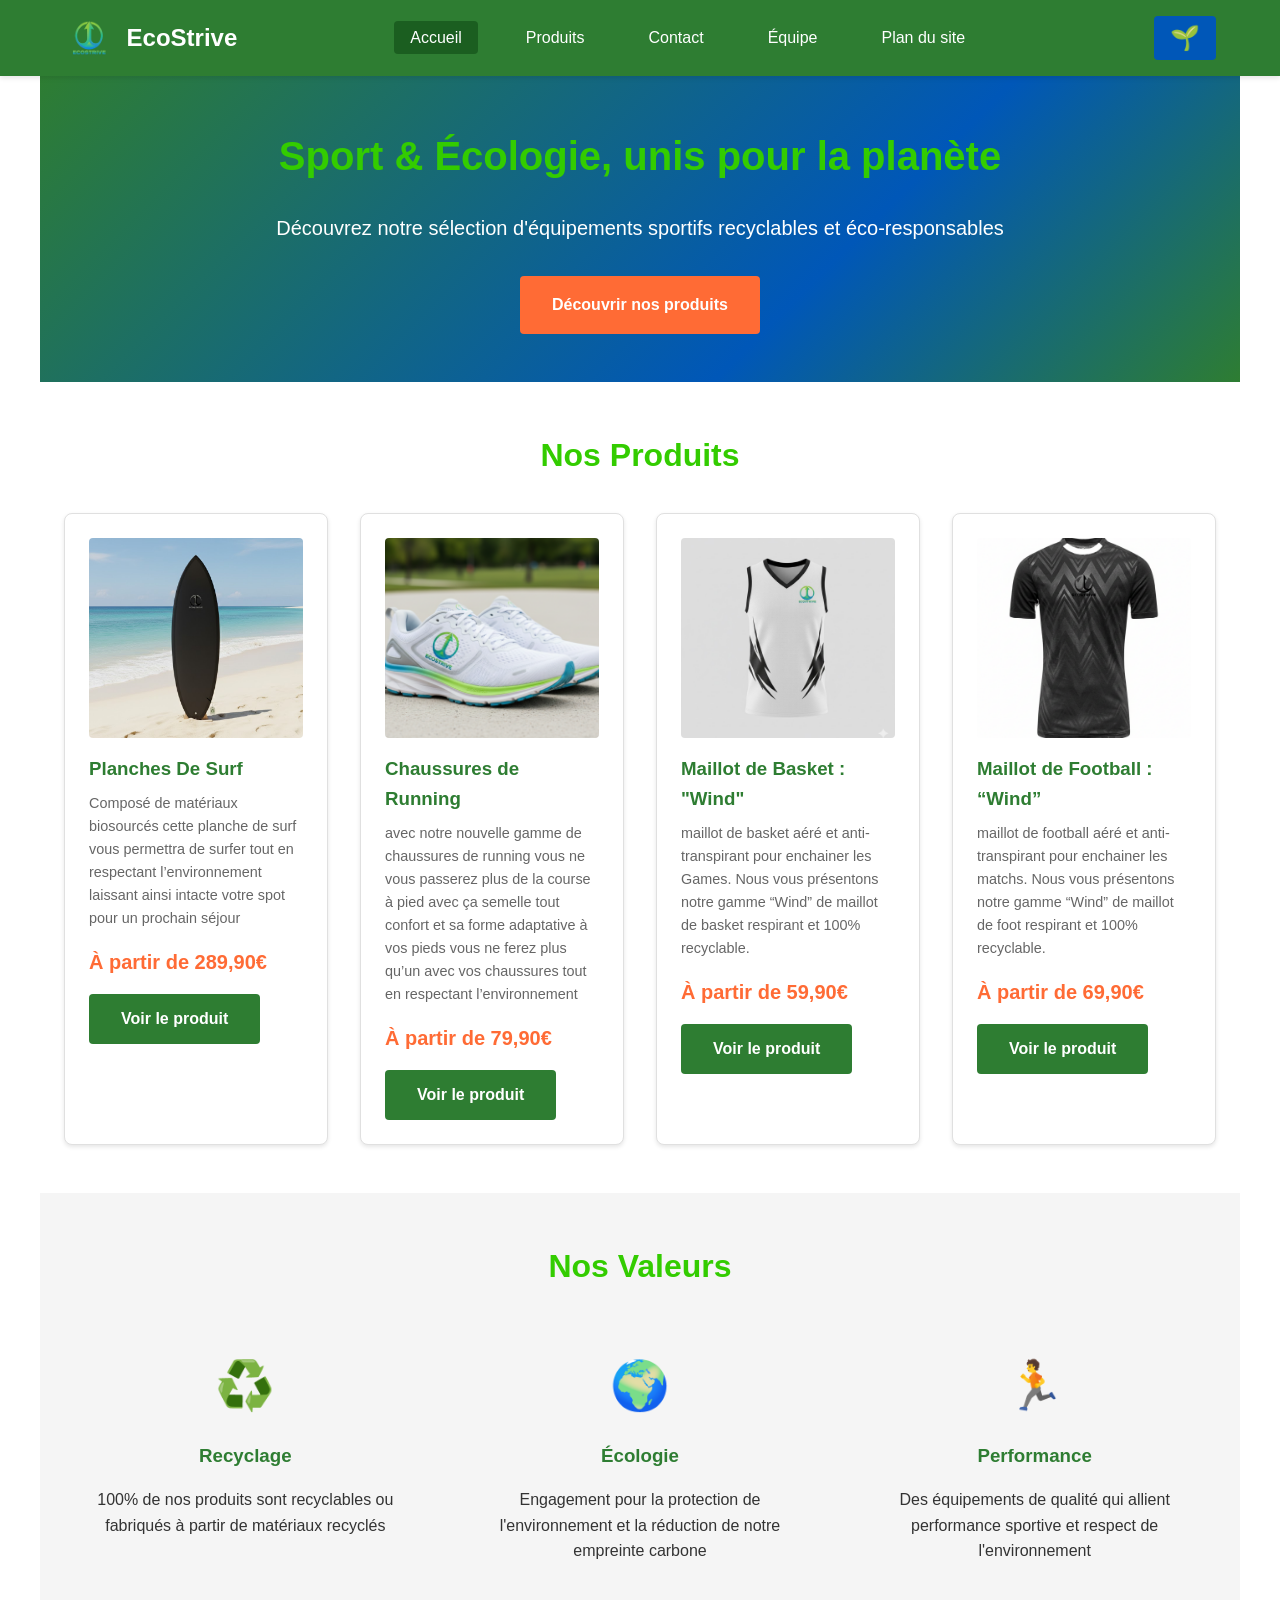
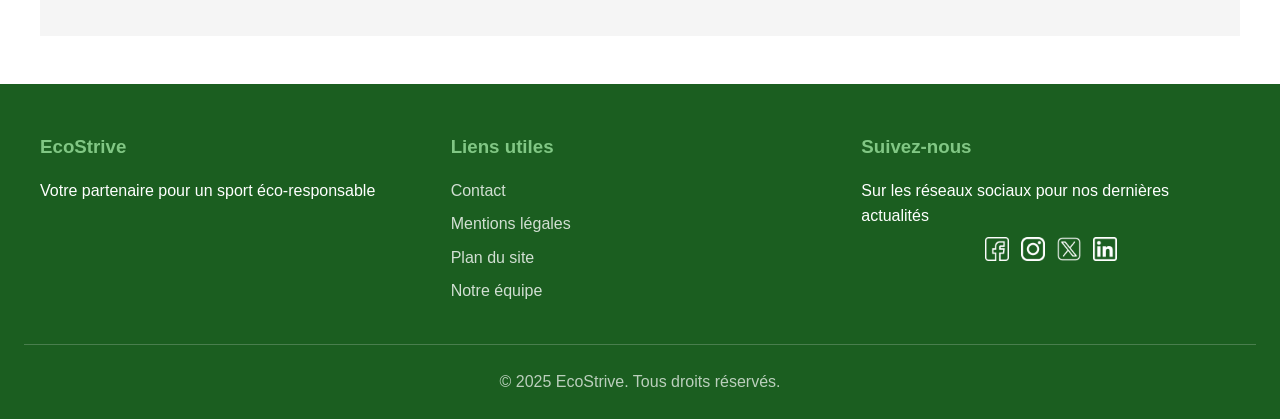
==== src/index.html @ 9cb0347d "manque plus qu'a rajouter le lien du site d'adrien et a finir les cvs. Si vous avez des recommendati" ====
<!DOCTYPE html>
<html lang="fr">
<head>
    <meta charset="UTF-8">
    <meta name="viewport" content="width=device-width, initial-scale=1.0">
    <meta name="description" content="EcoStrive - Vente d'équipement sportif recyclable et éco-responsable">
    <title>EcoStrive - Équipement Sportif Recyclable</title>
    <link rel="stylesheet" href="style.css">
    <link rel="stylesheet" href="eco-mode.css" id="style-mode-eco" disabled>
</head>
<body>
    <header>
        <nav>
            <div class="logo">
                <a href="#"><img src="../img/logoSite.png" alt="Logo EcoStrive"></a>
                <a href="#"><h1>EcoStrive</h1></a>
            </div>
            <ul class="menu-principal">
                <li><a href="index.html" class="active">Accueil</a></li>
                <li><a href="#produits">Produits</a></li>
                <li><a href="contact.html">Contact</a></li>
                <li><a href="cv.html">Équipe</a></li>
                <li><a href="plan-du-site.html">Plan du site</a></li>
            </ul>
            <button id="bouton-mode-eco" class="bouton-eco" aria-label="Activer le mode éco-responsable">🌱</button>
            <button class="bouton-menu" aria-label="Menu mobile" aria-expanded="false">
                <span></span>
                <span></span>
                <span></span>
            </button>
        </nav>
    </header>

    <main>
        <section class="banniere">
            <div class="texte-banniere">
                <h2>Sport & Écologie, unis pour la planète</h2>
                <p>Découvrez notre sélection d'équipements sportifs recyclables et éco-responsables</p>
                <a href="#produits" class="btn-primary">Découvrir nos produits</a>
            </div>
        </section>

        <section id="produits" class="section-produits">
            <h2>Nos Produits</h2>
            <div class="grille-produits">
                <article class="carte-produit">
                    <img src="../img/placheDeSurf.jpg" alt="Planches de surf recyclés" loading="lazy">
                    <h3>Planches De Surf</h3>
                    <p>Composé de matériaux biosourcés cette planche de surf vous permettra de surfer tout en respectant l’environnement
                    laissant ainsi intacte votre spot pour un prochain séjour</p>
                    <span class="prix">À partir de 289,90€</span>
                    <button class="btn-secondary">Voir le produit</button>
                </article>
                <article class="carte-produit">
                    <img src="../img/running.png" alt="Chaussures de sport écologiques" loading="lazy">
                    <h3>Chaussures de Running</h3>
                    <p>avec notre nouvelle gamme de chaussures de running vous ne vous passerez plus de la course à pied avec ça semelle tout
                    confort et sa forme adaptative à vos pieds vous ne ferez plus qu’un avec vos chaussures tout en respectant
                    l’environnement</p>
                    <span class="prix">À partir de 79,90€</span>
                    <button class="btn-secondary">Voir le produit</button>
                </article>
                <article class="carte-produit">
                    <img src="../img/maillotDeBasket.jpg" alt="maillots sportifs recyclables" loading="lazy">
                    <h3>Maillot de Basket : "Wind"</h3>
                    <p>maillot de basket aéré et anti-transpirant pour enchainer les Games. Nous vous présentons notre gamme “Wind” de maillot
                    de basket respirant et 100% recyclable.</p>
                    <span class="prix">À partir de 59,90€</span>
                    <button class="btn-secondary">Voir le produit</button>
                </article>
                <article class="carte-produit">
                    <img src="../img/maillotDeFoot.png" alt="maillot sportifs reecyclables" loading="lazy">
                    <h3>Maillot de Football : “Wind”</h3>
                    <p>maillot de football aéré et anti-transpirant pour enchainer les matchs. Nous vous présentons notre gamme “Wind” de
                    maillot de foot respirant et 100% recyclable.</p>
                    <span class="prix">À partir de 69,90€</span>
                    <button class="btn-secondary">Voir le produit</button>
                </article>
            </div>
        </section>

        <section id="valeurs" class="section-valeurs">
            <h2>Nos Valeurs</h2>
            <div class="grille-valeurs">
                <div class="bloc-valeur">
                    <div class="icone-valeur">♻️</div>
                    <h3>Recyclage</h3>
                    <p>100% de nos produits sont recyclables ou fabriqués à partir de matériaux recyclés</p>
                </div>
                <div class="bloc-valeur">
                    <div class="icone-valeur">🌍</div>
                    <h3>Écologie</h3>
                    <p>Engagement pour la protection de l'environnement et la réduction de notre empreinte carbone</p>
                </div>
                <div class="bloc-valeur">
                    <div class="icone-valeur">🏃</div>
                    <h3>Performance</h3>
                    <p>Des équipements de qualité qui allient performance sportive et respect de l'environnement</p>
                </div>
            </div>
        </section>
    </main>

    <footer>
        <div class="footer-content">
            <div class="footer-section">
                <h3>EcoStrive</h3>
                <p>Votre partenaire pour un sport éco-responsable</p>
            </div>
            <div class="footer-section">
                <h3>Liens utiles</h3>
                <ul>
                    <li><a href="contact.html">Contact</a></li>
                    <li><a href="mentions-legales.html">Mentions légales</a></li>
                    <li><a href="plan-du-site.html">Plan du site</a></li>
                    <li><a href="cv.html">Notre équipe</a></li>
                </ul>
            </div>
            <div class="footer-section">
                <h3>Suivez-nous</h3>
                <p>Sur les réseaux sociaux pour nos dernières actualités</p>
                <div class="liens-sociaux">
                    <a href="https://www.facebook.com/profile.php?id=61585595369923" aria-label="Facebook" target="_blank">
                        <img src="../img/facebook.png" alt="Facebook">
                    </a>
                    <a href="https://www.instagram.com/ecostrive.off/" aria-label="Instagram" target="_blank">
                        <img src="../img/logo-instagram.png" alt="Instagram">
                    <a href="https://x.com/EcoStrive_Off" aria-label="X (Twitter)" target="_blank">
                        <img src="../img/x.png" alt="X (Twitter)">
                    </a>
                    <a href="https://www.linkedin.com/company/ecostrive-off/" aria-label="LinkedIn" target="_blank">
                        <img src="../img/linkedin.png" alt="LinkedIn">
                    </a>
                </div>
            </div>
        </div>
        <div class="footer-bottom">
            <p>&copy; 2025 EcoStrive. Tous droits réservés.</p>
        </div>
    </footer>

    <script src="index.js"></script>
</body>
</html>
---- src/style.css ----
/* Reset de base */
* {
    margin: 0;
    padding: 0;
    box-sizing: border-box;
}

html {
    font-size: 16px;
    scroll-behavior: smooth;
}

body {
    font-family: 'Segoe UI', Tahoma, Geneva, Verdana, sans-serif;
    color: #333333;
    background-color: #FFFFFF;
    line-height: 1.6;
}

img {
    max-width: 100%;
    height: auto;
    display: block;
}

a {
    text-decoration: none;
    color: inherit;
}

ul {
    list-style: none;
}

/* Header */
header {
    background-color: #2E7D32;
    color: white;
    padding: 1rem 0;
    position: sticky;
    top: 0;
    z-index: 1000;
    box-shadow: 0 2px 5px rgba(0, 0, 0, 0.1);
}

nav {
    max-width: 1200px;
    margin: 0 auto;
    padding: 0 1.5rem;
    display: flex;
    justify-content: space-between;
    align-items: center;
    flex-wrap: wrap;
}

.logo {
    display: flex;
    align-items: center;
    gap: 0.6rem;
}

.logo h1 {
    font-size: 1.5rem;
    font-weight: bold;
}

.logo img {
    height: 36px;
    width: auto;
}

.menu-principal {
    display: flex;
    gap: 2rem;
    align-items: center;
}

.menu-principal a {
    color: white;
    padding: 0.5rem 1rem;
    border-radius: 4px;
}

.menu-principal a:hover,
.menu-principal a.active {
    background-color: #1B5E20;
}

.bouton-eco {
    background-color: #0057B8;
    border: none;
    color: white;
    font-size: 1.5rem;
    padding: 0.5rem 1rem;
    border-radius: 4px;
    cursor: pointer;
    margin-left: 1rem;
}

.bouton-eco:hover {
    background-color: #9AC8EB;
}

.bouton-eco.active {
    background-color: #81C784;
}

.bouton-menu {
    display: none;
    flex-direction: column;
    background: transparent;
    border: none;
    cursor: pointer;
    padding: 0.5rem;
    gap: 4px;
}

.bouton-menu span {
    width: 25px;
    height: 3px;
    background-color: white;
}

/* Main */
main {
    min-height: calc(100vh - 200px);
}

/* Bannière */
.banniere {
    background: linear-gradient(135deg, #2E7D32 0%, #0057B8 65%, #2E7D32 100%);
    color: white;
    padding: 3rem 1.5rem;
    text-align: center;
}

.texte-banniere {
    max-width: 800px;
    margin: 0 auto;
}

.banniere h2 {
    font-size: 2.5rem;
    margin-bottom: 1.5rem;
}

.banniere p {
    font-size: 1.25rem;
    margin-bottom: 2rem;
}

/* Boutons */
.btn-primary,
.btn-secondary {
    display: inline-block;
    padding: 1rem 2rem;
    border-radius: 4px;
    font-weight: bold;
    border: none;
    cursor: pointer;
    font-size: 1rem;
}

.btn-primary {
    background-color: #FF6B35;
    color: white;
}

.btn-primary:hover {
    background-color: #FFB88C;
}

.btn-secondary {
    background-color: #2E7D32;
    color: white;
}

.btn-secondary:hover {
    background-color: #1B5E20;
}

/* Sections */
section {
    padding: 3rem 1.5rem;
    max-width: 1200px;
    margin: 0 auto;
}

section h2 {
    font-size: 2rem;
    margin-bottom: 2rem;
    color: #33CC00;
    text-align: center;
}

/* Produits */
.grille-produits {
    display: grid;
    grid-template-columns: repeat(auto-fit, minmax(250px, 1fr));
    gap: 2rem;
    margin-top: 2rem;
}

.carte-produit {
    background-color: #FFFFFF;
    border: 1px solid #E0E0E0;
    border-radius: 8px;
    padding: 1.5rem;
    box-shadow: 0 2px 4px rgba(0, 0, 0, 0.1);
}

.carte-produit:hover {
    box-shadow: 0 4px 12px rgba(0, 0, 0, 0.15);
}

.carte-produit img {
    width: 100%;
    height: 200px;
    object-fit: cover;
    border-radius: 4px;
    margin-bottom: 1rem;
}

.carte-produit h3 {
    color: #2E7D32;
    margin-bottom: 0.5rem;
}

.carte-produit p {
    color: #666666;
    margin-bottom: 1rem;
    font-size: 0.9rem;
}

.prix {
    display: block;
    font-size: 1.25rem;
    font-weight: bold;
    color: #FF6B35;
    margin-bottom: 1rem;
}

/* Valeurs */
.section-valeurs {
    background-color: #F5F5F5;
}

.grille-valeurs {
    display: grid;
    grid-template-columns: repeat(auto-fit, minmax(250px, 1fr));
    gap: 2rem;
    margin-top: 2rem;
}

.bloc-valeur {
    text-align: center;
    padding: 1.5rem;
}

.icone-valeur {
    font-size: 3rem;
    margin-bottom: 1rem;
}

.bloc-valeur h3 {
    color: #2E7D32;
    margin-bottom: 1rem;
}

/* Formulaire de contact */
.section-contact {
    max-width: 800px;
}

.intro-contact {
    text-align: center;
    margin-bottom: 2rem;
    color: #666666;
}

.formulaire-contact {
    background-color: #F5F5F5;
    padding: 2rem;
    border-radius: 8px;
    margin-bottom: 3rem;
}

.form-group {
    margin-bottom: 1.5rem;
}

.form-group label {
    display: block;
    margin-bottom: 0.5rem;
    font-weight: bold;
    color: #333333;
}

.required {
    color: #FF6B35;
}

.form-group input,
.form-group select,
.form-group textarea {
    width: 100%;
    padding: 1rem;
    border: 1px solid #E0E0E0;
    border-radius: 4px;
    font-family: 'Segoe UI', Tahoma, Geneva, Verdana, sans-serif;
    font-size: 1rem;
}

.form-group input:focus,
.form-group select:focus,
.form-group textarea:focus {
    outline: none;
    border-color: #2E7D32;
}

.checkbox-group {
    display: flex;
    align-items: flex-start;
    gap: 0.5rem;
}

.checkbox-group input[type="checkbox"] {
    width: auto;
    margin-top: 4px;
}

.checkbox-group label {
    margin-bottom: 0;
    font-weight: normal;
}

.message-erreur {
    display: block;
    color: #FF6B35;
    font-size: 0.875rem;
    margin-top: 0.5rem;
    min-height: 1.25rem;
}

.message-succes {
    display: none;
    background-color: #81C784;
    color: #1B5E20;
    padding: 1rem;
    border-radius: 4px;
    margin-top: 1.5rem;
}

.message-succes.show {
    display: block;
}

.contact-info {
    margin-top: 3rem;
}

.contact-info h2 {
    text-align: left;
    margin-bottom: 1.5rem;
}

.info-grid {
    display: grid;
    grid-template-columns: repeat(auto-fit, minmax(200px, 1fr));
    gap: 1.5rem;
}

.info-item {
    padding: 1.5rem;
    background-color: #F5F5F5;
    border-radius: 4px;
}

.info-item h3 {
    color: #2E7D32;
    margin-bottom: 0.5rem;
    font-size: 1.1rem;
}

/* Mentions légales et plan du site */
.legal-section,
.sitemap-section {
    max-width: 900px;
}

.legal-section article {
    margin-bottom: 3rem;
    padding-bottom: 2rem;
    border-bottom: 1px solid #E0E0E0;
}

.legal-section article:last-child {
    border-bottom: none;
}

.legal-section h2 {
    color: #2E7D32;
    font-size: 1.5rem;
    margin-bottom: 1rem;
    text-align: left;
}

.legal-section p {
    margin-bottom: 1rem;
    line-height: 1.8;
}

.sitemap-nav {
    margin-top: 2rem;
}

.sitemap-list > li {
    margin-bottom: 1.5rem;
}

.sitemap-list > li > a {
    font-weight: bold;
    color: #2E7D32;
    font-size: 1.1rem;
}

.sitemap-list ul {
    margin-top: 0.5rem;
    margin-left: 1.5rem;
}

.sitemap-list ul li {
    margin-bottom: 0.5rem;
}

.sitemap-list ul li a {
    color: #333333;
}

.sitemap-info {
    margin-top: 3rem;
    padding: 1.5rem;
    background-color: #F5F5F5;
    border-radius: 4px;
}

.sitemap-info ul {
    list-style: disc;
    margin-left: 2rem;
    margin-top: 1rem;
}

.sitemap-info ul li {
    margin-bottom: 0.5rem;
}

/* CV */
.team-section {
    max-width: 1000px;
}

.team-intro {
    text-align: center;
    margin-bottom: 3rem;
    color: #666666;
    font-size: 1.1rem;
}

.bloc-cv {
    background-color: #FFFFFF;
    border: 1px solid #E0E0E0;
    border-radius: 8px;
    padding: 2rem;
    margin-bottom: 3rem;
    box-shadow: 0 2px 8px rgba(0, 0, 0, 0.1);
}

.entete-cv {
    display: flex;
    gap: 2rem;
    margin-bottom: 2rem;
    padding-bottom: 1.5rem;
    border-bottom: 2px solid #2E7D32;
}

.photo-cv img {
    width: 120px;
    height: 120px;
    border-radius: 50%;
    object-fit: cover;
    border: 3px solid #2E7D32;
}

.infos-cv h2 {
    color: #2E7D32;
    font-size: 1.75rem;
    margin-bottom: 0.5rem;
    text-align: left;
}

.titre-cv {
    font-size: 1.1rem;
    color: #FF6B35;
    font-weight: bold;
    margin-bottom: 1rem;
}

.contact-cv {
    display: flex;
    flex-wrap: wrap;
    gap: 1.5rem;
    color: #666666;
    font-size: 0.9rem;
}

.contenu-cv {
    display: grid;
    grid-template-columns: repeat(auto-fit, minmax(300px, 1fr));
    gap: 1.5rem;
}

.section-cv {
    margin-bottom: 1.5rem;
}

.section-cv h3 {
    color: #2E7D32;
    font-size: 1.2rem;
    margin-bottom: 1rem;
    border-bottom: 1px solid #E0E0E0;
    padding-bottom: 0.5rem;
}

.section-cv ul {
    list-style: disc;
    margin-left: 1.5rem;
}

.section-cv ul li {
    margin-bottom: 0.5rem;
    line-height: 1.6;
}

.section-cv ul ul {
    margin-top: 0.5rem;
    margin-left: 1.5rem;
}

.print-notice {
    background-color: #81C784;
    padding: 1.5rem;
    border-radius: 4px;
    text-align: center;
    margin-top: 3rem;
}

/* Footer */
footer {
    background-color: #1B5E20;
    color: white;
    padding: 3rem 1.5rem 1.5rem;
    margin-top: 3rem;
}

.footer-content {
    max-width: 1200px;
    margin: 0 auto;
    display: grid;
    grid-template-columns: repeat(auto-fit, minmax(200px, 1fr));
    gap: 2rem;
    margin-bottom: 2rem;
}

.footer-section h3 {
    margin-bottom: 1rem;
    color: #81C784;
}

.footer-section ul li {
    margin-bottom: 0.5rem;
}

.footer-section a {
    color: rgba(255, 255, 255, 0.8);
}

.footer-section a:hover {
    color: white;
    text-decoration: underline;
}

.footer-bottom {
    text-align: center;
    padding-top: 1.5rem;
    border-top: 1px solid rgba(255, 255, 255, 0.2);
    color: rgba(255, 255, 255, 0.7);
}

/* Liens réseaux sociaux */
.liens-sociaux {
    display: flex;
    justify-content: center;
    gap: 0.75rem;
    margin-top: 0.5rem;
    font-size: 1.25rem;
}

.liens-sociaux a {
    display: inline-flex;
    align-items: center;
    justify-content: center;
    text-decoration: none;
}

.liens-sociaux img {
    width: 24px;
    height: 24px;
    object-fit: contain;
    filter: brightness(0) invert(1);
    transition: transform 0.15s ease, opacity 0.15s ease;
}

.liens-sociaux img:hover {
    opacity: 0.85;
    transform: scale(1.10);
}

/* Responsive - Mobile */
@media (max-width: 768px) {
    html {
        font-size: 14px;
    }

    .bouton-menu {
        display: flex;
    }

    .menu-principal {
        display: none;
        width: 100%;
        flex-direction: column;
        gap: 0.5rem;
        margin-top: 1rem;
    }

    .menu-principal.active {
        display: flex;
    }

    .menu-principal li {
        width: 100%;
    }

    .menu-principal a {
        display: block;
        padding: 1rem;
    }

    .banniere h2 {
        font-size: 1.75rem;
    }

    .banniere p {
        font-size: 1rem;
    }

    section h2 {
        font-size: 1.5rem;
    }

    .grille-produits,
    .grille-valeurs {
        grid-template-columns: 1fr;
    }

    .entete-cv {
        flex-direction: column;
        text-align: center;
    }

    .photo-cv {
        margin: 0 auto;
    }

    .contact-cv {
        justify-content: center;
    }

    .contenu-cv {
        grid-template-columns: 1fr;
    }

    .info-grid {
        grid-template-columns: 1fr;
    }

    .footer-content {
        grid-template-columns: 1fr;
        text-align: center;
    }
}

@media (max-width: 480px) {
    html {
        font-size: 13px;
    }

    nav {
        padding: 0 1rem;
    }

    .logo h1 {
        font-size: 1.25rem;
    }

    section {
        padding: 1.5rem 1rem;
    }

    .formulaire-contact {
        padding: 1.5rem;
    }
}
---- src/eco-mode.css ----
/* Mode Éco-Responsable (RGESN) */

/* Réduction des animations et transitions */
* {
    animation-duration: 0.01ms !important;
    animation-iteration-count: 1 !important;
    transition-duration: 0.01ms !important;
    scroll-behavior: auto !important;
}

/* Désactivation des effets visuels gourmands */
.banniere {
    background: #2E7D32 !important;
    background-image: none !important;
}

.carte-produit:hover,
.btn-primary:hover,
.btn-secondary:hover {
    transform: none !important;
    box-shadow: none !important;
}

/* Réduction de la complexité visuelle */
.carte-produit {
    box-shadow: 0 1px 2px rgba(0, 0, 0, 0.1) !important;
}

/* Réduction des images décoratives */
.icone-valeur {
    font-size: 2rem !important;
}

/* Simplification des bordures */
.carte-produit,
.bloc-cv,
.formulaire-contact {
    border: 1px solid #E0E0E0 !important;
    border-radius: 2px !important;
}

/* Message d'information */
body::before {
    content: "🌱 Mode éco-responsable activé - Réduction de la consommation d'énergie";
    display: block;
    background-color: #81C784;
    color: #1B5E20;
    padding: 1rem;
    text-align: center;
    font-weight: bold;
    position: sticky;
    top: 60px;
    z-index: 999;
}
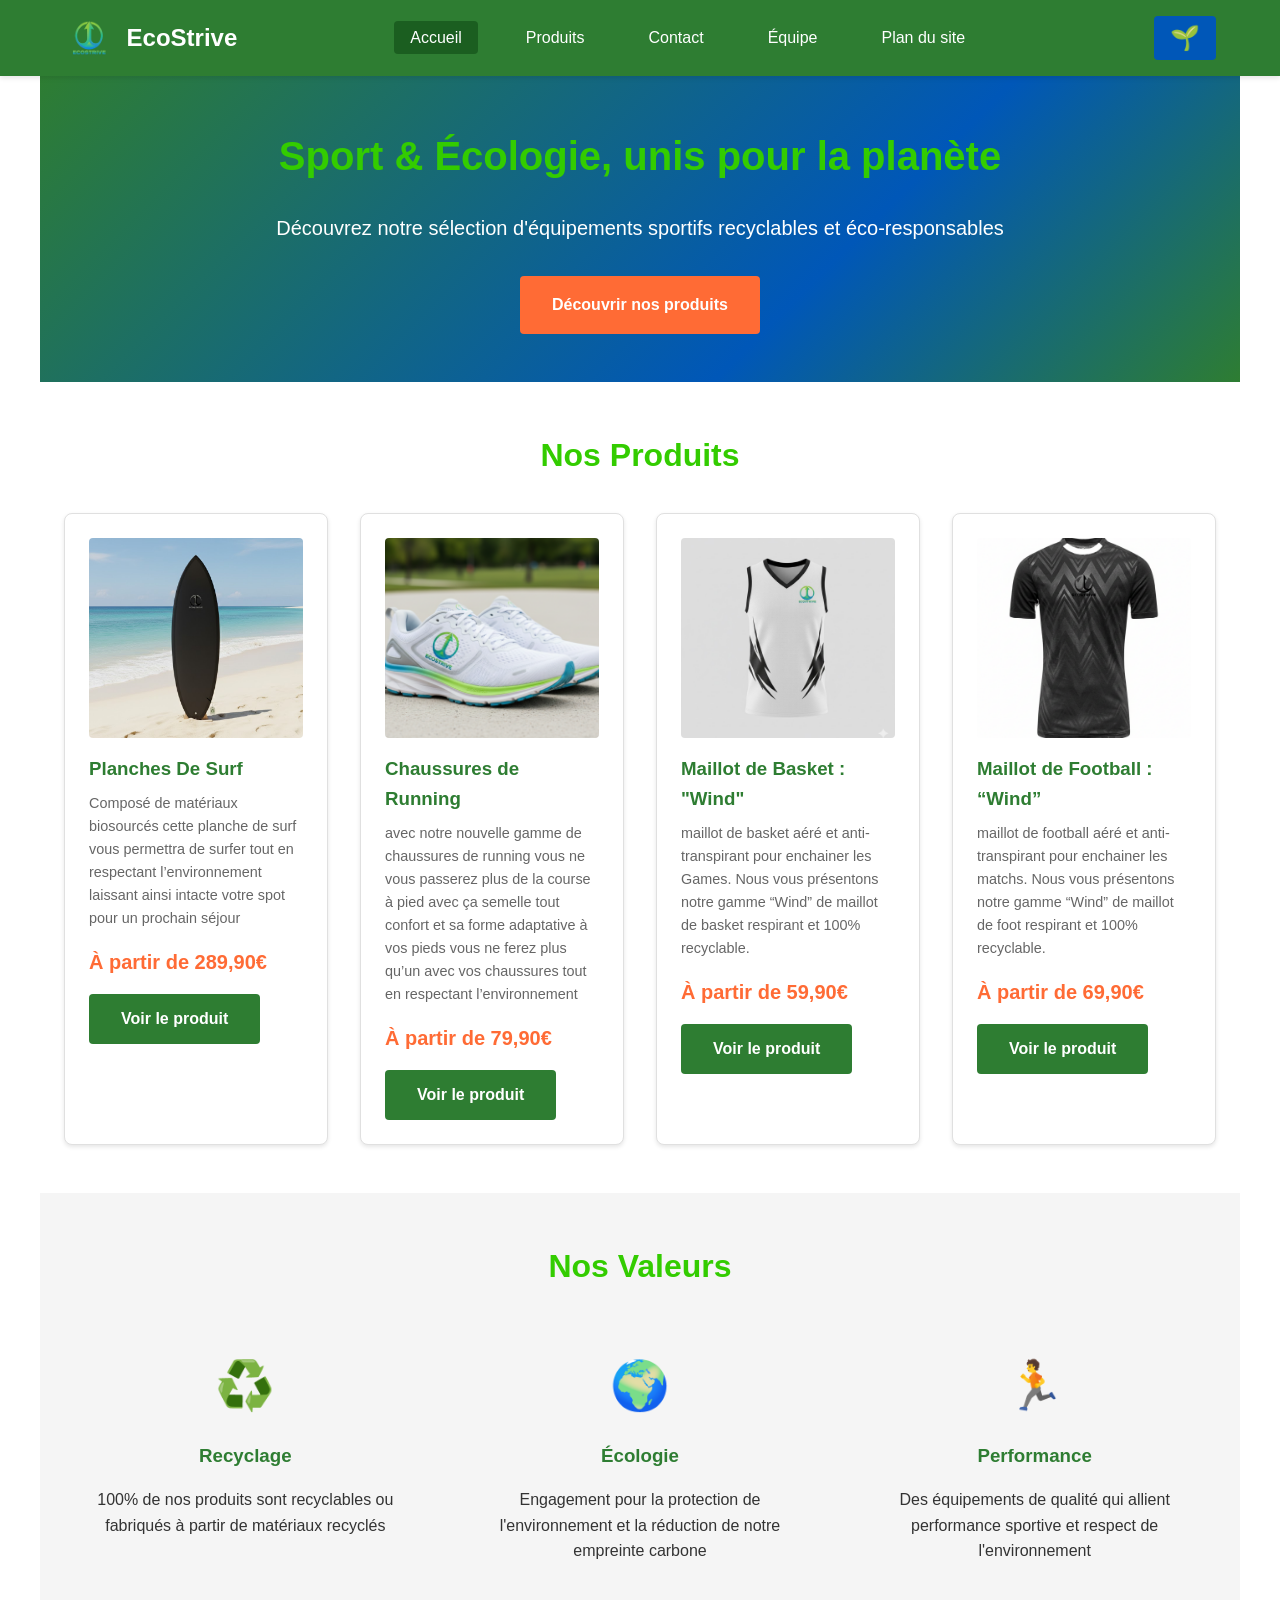
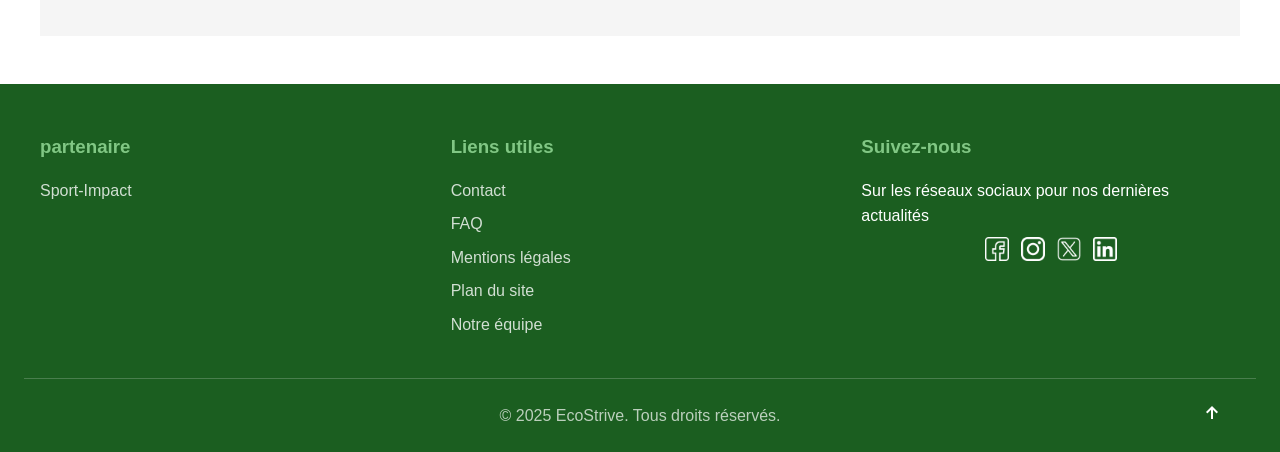
==== commit 9d0049ee: "ajout de la faq, de la fleche, quelque correction de bug, ajout du partenaire. Fin de projet" ====
--- a/src/index.html
+++ b/src/index.html
@@ -7,6 +7,7 @@
     <title>EcoStrive - Équipement Sportif Recyclable</title>
     <link rel="stylesheet" href="style.css">
     <link rel="stylesheet" href="eco-mode.css" id="style-mode-eco" disabled>
+    <link rel="stylesheet" href="https://fonts.googleapis.com/css2?family=Material+Symbols+Outlined:opsz,wght,FILL,GRAD@24,400,0,0&icon_names=arrow_upward_alt" />
 </head>
 <body>
     <header>
@@ -40,6 +41,7 @@
             </div>
         </section>
 
+        <!--Image génerer avec l'Ia par le biais d'un prompt que nous avons rédiger pour chaque article-->
         <section id="produits" class="section-produits">
             <h2>Nos Produits</h2>
             <div class="grille-produits">
@@ -104,13 +106,14 @@
     <footer>
         <div class="footer-content">
             <div class="footer-section">
-                <h3>EcoStrive</h3>
-                <p>Votre partenaire pour un sport éco-responsable</p>
+                <h3>partenaire</h3>
+                <a href="https://dwarves.iut-fbleau.fr/~jacksong/" target="_blank">Sport-Impact</a>
             </div>
             <div class="footer-section">
                 <h3>Liens utiles</h3>
                 <ul>
                     <li><a href="contact.html">Contact</a></li>
+                    <li><a href="faq.html">FAQ</a></li>
                     <li><a href="mentions-legales.html">Mentions légales</a></li>
                     <li><a href="plan-du-site.html">Plan du site</a></li>
                     <li><a href="cv.html">Notre équipe</a></li>
@@ -125,10 +128,11 @@
                     </a>
                     <a href="https://www.instagram.com/ecostrive.off/" aria-label="Instagram" target="_blank">
                         <img src="../img/logo-instagram.png" alt="Instagram">
+                    </a>
                     <a href="https://x.com/EcoStrive_Off" aria-label="X (Twitter)" target="_blank">
                         <img src="../img/x.png" alt="X (Twitter)">
                     </a>
-                    <a href="https://www.linkedin.com/company/ecostrive-off/" aria-label="LinkedIn" target="_blank">
+                    <a href="https://www.linkedin.com/in/eco-strive-479a8739b/" aria-label="LinkedIn" target="_blank">
                         <img src="../img/linkedin.png" alt="LinkedIn">
                     </a>
                 </div>
@@ -136,6 +140,7 @@
         </div>
         <div class="footer-bottom">
             <p>&copy; 2025 EcoStrive. Tous droits réservés.</p>
+            <a href="#" class="material-symbols-outlined bouton-retour-haut" aria-label="Retour en haut de la page">arrow_upward_alt</a>
         </div>
     </footer>
 
--- a/src/style.css
+++ b/src/style.css
@@ -491,6 +491,19 @@
     border: 3px solid #2E7D32;
 }
 
+#cv-2 .photo-cv {
+    background-color: #0057B8;
+    border-radius: 50%;
+    padding: 0;
+    display: flex;
+    align-items: center;
+    justify-content: center;
+}
+
+#cv-2 .photo-cv img {
+    border: 3px solid #2E7D32;
+}
+
 .infos-cv h2 {
     color: #2E7D32;
     font-size: 1.75rem;
@@ -594,6 +607,36 @@
     padding-top: 1.5rem;
     border-top: 1px solid rgba(255, 255, 255, 0.2);
     color: rgba(255, 255, 255, 0.7);
+    position: relative;
+}
+
+.bouton-retour-haut {
+    position: absolute;
+    right: 1.5rem;
+    top: 70%;
+    transform: translateY(-30%);
+    border: none;
+    color: white;
+    width: 40px;
+    height: 40px;
+    border-radius: 50%;
+    cursor: pointer;
+    display: flex;
+    align-items: center;
+    justify-content: center;
+    font-size: inherit;
+    transition: background-color 0.2s ease, transform 0.2s ease;
+    text-decoration: none;
+}
+
+
+.bouton-retour-haut:hover {
+    background-color: #9AC8EB;
+    transform: translateY(-50%) scale(1.1);
+}
+
+.bouton-retour-haut:active {
+    transform: translateY(-50%) scale(0.95);
 }
 
 /* Liens réseaux sociaux */
@@ -625,6 +668,104 @@
     transform: scale(1.10);
 }
 
+/* FAQ */
+.section-faq {
+    max-width: 900px;
+}
+
+.intro-faq {
+    text-align: center;
+    margin-bottom: 2rem;
+    color: #666666;
+    font-size: 1.1rem;
+}
+
+.faq-container {
+    margin-top: 2rem;
+}
+
+.faq-item {
+    margin-bottom: 1rem;
+    background-color: #FFFFFF;
+    border: 1px solid #E0E0E0;
+    border-radius: 8px;
+    box-shadow: 0 2px 4px rgba(0, 0, 0, 0.1);
+    overflow: hidden;
+    transition: box-shadow 0.2s ease;
+}
+
+.faq-item:hover {
+    box-shadow: 0 4px 8px rgba(0, 0, 0, 0.15);
+}
+
+.faq-question {
+    width: 100%;
+    background: transparent;
+    border: none;
+    color: #333333;
+    text-align: left;
+    padding: 1.25rem 1.5rem;
+    cursor: pointer;
+    display: flex;
+    justify-content: space-between;
+    align-items: center;
+    gap: 1rem;
+    font-size: 1rem;
+    font-weight: 600;
+    transition: color 0.2s ease, background-color 0.2s ease;
+}
+
+.faq-question:hover {
+    color: #2E7D32;
+    background-color: #F5F5F5;
+}
+
+.faq-question span:first-child {
+    flex: 1;
+}
+
+.faq-icon {
+    font-size: 1.5rem;
+    font-weight: bold;
+    color: #2E7D32;
+    transition: transform 0.3s ease, color 0.2s ease;
+    flex-shrink: 0;
+    line-height: 1;
+}
+
+.faq-question:hover .faq-icon {
+    color: #1B5E20;
+}
+
+.faq-question[aria-expanded="true"] .faq-icon {
+    transform: rotate(45deg);
+    color: #FF6B35;
+}
+
+.faq-question[aria-expanded="true"] {
+    background-color: #F5F5F5;
+    color: #2E7D32;
+}
+
+.faq-answer {
+    max-height: 0;
+    overflow: hidden;
+    transition: max-height 0.3s ease, padding 0.3s ease;
+    padding: 0 1.5rem;
+}
+
+.faq-question[aria-expanded="true"] + .faq-answer {
+    max-height: 500px;
+    padding: 0 1.5rem 1.5rem 1.5rem;
+}
+
+.faq-answer p {
+    color: #666666;
+    line-height: 1.8;
+    font-size: 0.95rem;
+    margin: 0;
+}
+
 /* Responsive - Mobile */
 @media (max-width: 768px) {
     html {
@@ -698,6 +839,13 @@
         grid-template-columns: 1fr;
         text-align: center;
     }
+
+    .bouton-retour-haut {
+        right: 1rem;
+        width: 35px;
+        height: 35px;
+        font-size: 1.25rem;
+    }
 }
 
 @media (max-width: 480px) {
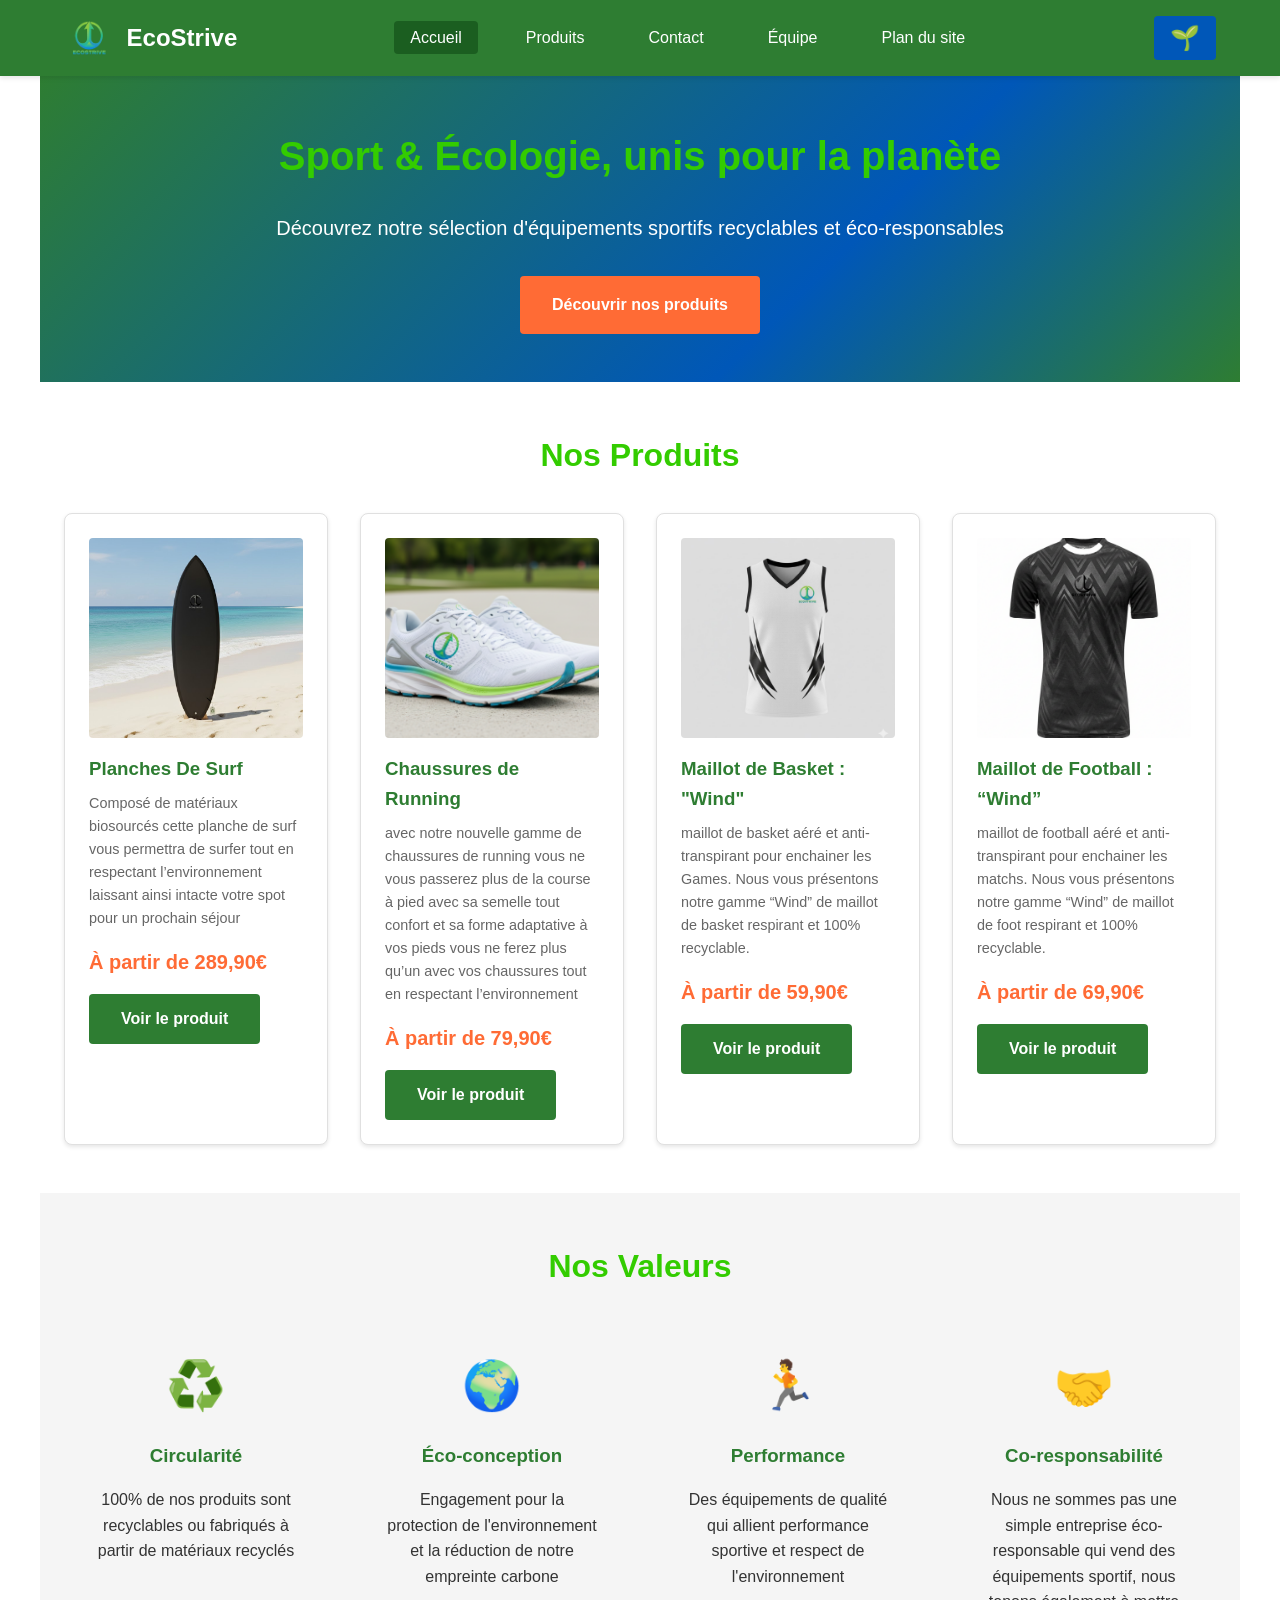
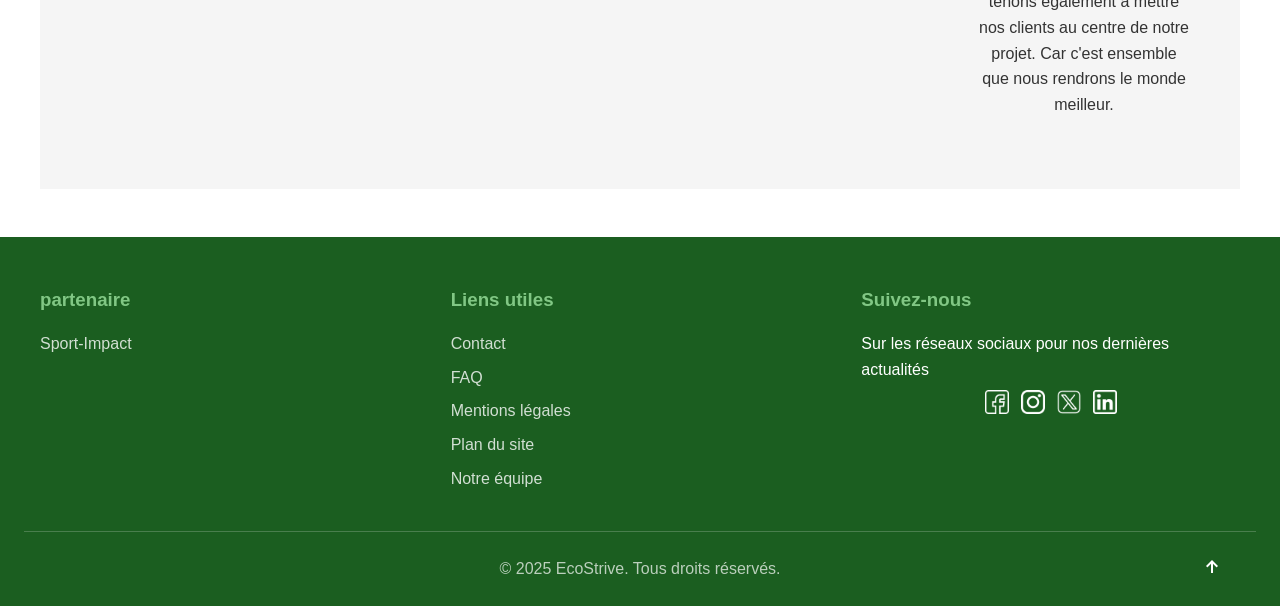
==== commit c92198e0: "midification mail,ajout d'une valeur de l'entreprise" ====
--- a/src/index.html
+++ b/src/index.html
@@ -56,7 +56,7 @@
                 <article class="carte-produit">
                     <img src="../img/running.png" alt="Chaussures de sport écologiques" loading="lazy">
                     <h3>Chaussures de Running</h3>
-                    <p>avec notre nouvelle gamme de chaussures de running vous ne vous passerez plus de la course à pied avec ça semelle tout
+                    <p>avec notre nouvelle gamme de chaussures de running vous ne vous passerez plus de la course à pied avec sa semelle tout
                     confort et sa forme adaptative à vos pieds vous ne ferez plus qu’un avec vos chaussures tout en respectant
                     l’environnement</p>
                     <span class="prix">À partir de 79,90€</span>
@@ -86,18 +86,25 @@
             <div class="grille-valeurs">
                 <div class="bloc-valeur">
                     <div class="icone-valeur">♻️</div>
-                    <h3>Recyclage</h3>
+                    <h3>Circularité</h3>
                     <p>100% de nos produits sont recyclables ou fabriqués à partir de matériaux recyclés</p>
                 </div>
                 <div class="bloc-valeur">
                     <div class="icone-valeur">🌍</div>
-                    <h3>Écologie</h3>
+                    <h3>Éco-conception</h3>
                     <p>Engagement pour la protection de l'environnement et la réduction de notre empreinte carbone</p>
                 </div>
                 <div class="bloc-valeur">
                     <div class="icone-valeur">🏃</div>
                     <h3>Performance</h3>
                     <p>Des équipements de qualité qui allient performance sportive et respect de l'environnement</p>
+                </div>
+                <div class="bloc-valeur">
+                    <div class="icone-valeur">🤝</div>
+                    <h3>Co-responsabilité</h3>
+                    <p>Nous ne sommes pas une simple entreprise éco-responsable qui vend des équipements sportif,
+                        nous tenons également à mettre nos clients au centre de notre projet.
+                        Car c'est ensemble que nous rendrons le monde meilleur.</p>
                 </div>
             </div>
         </section>
--- a/src/style.css
+++ b/src/style.css
@@ -513,7 +513,7 @@
 
 .titre-cv {
     font-size: 1.1rem;
-    color: #FF6B35;
+    color: #0057B8;
     font-weight: bold;
     margin-bottom: 1rem;
 }
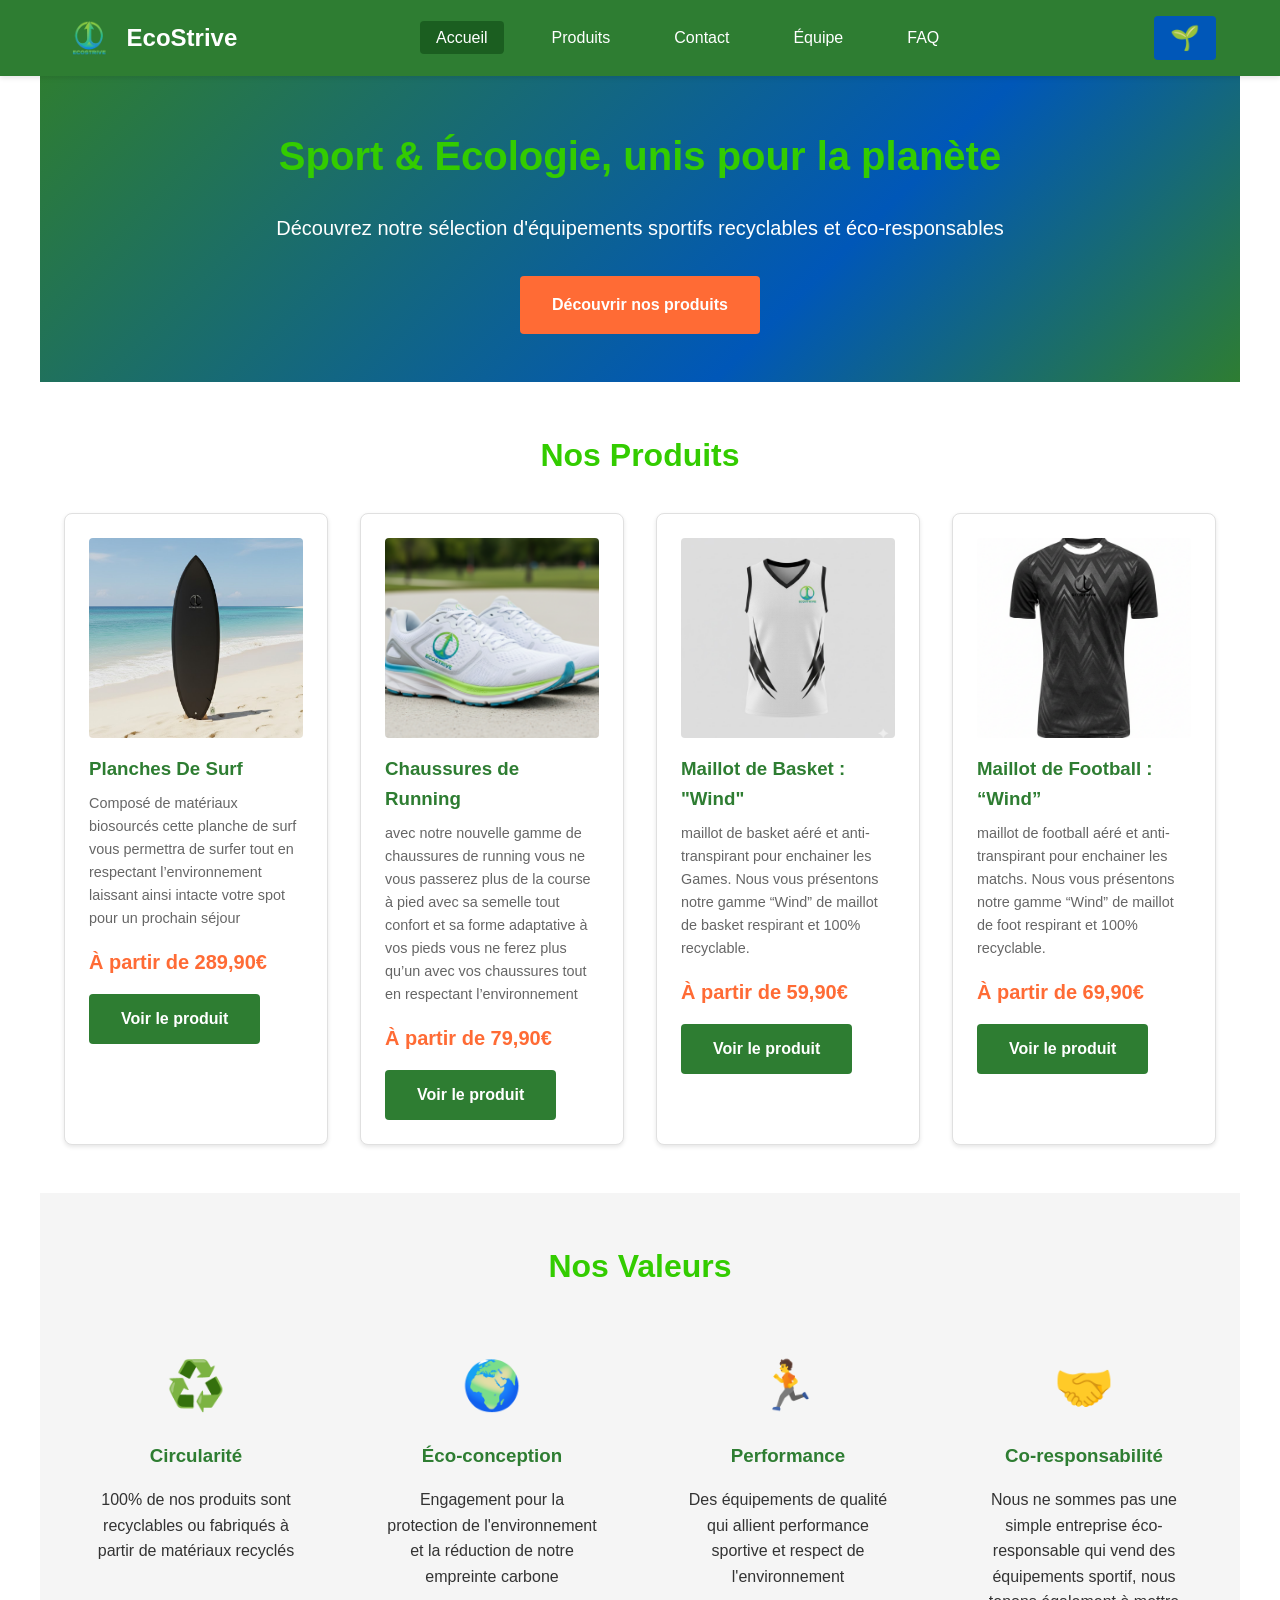
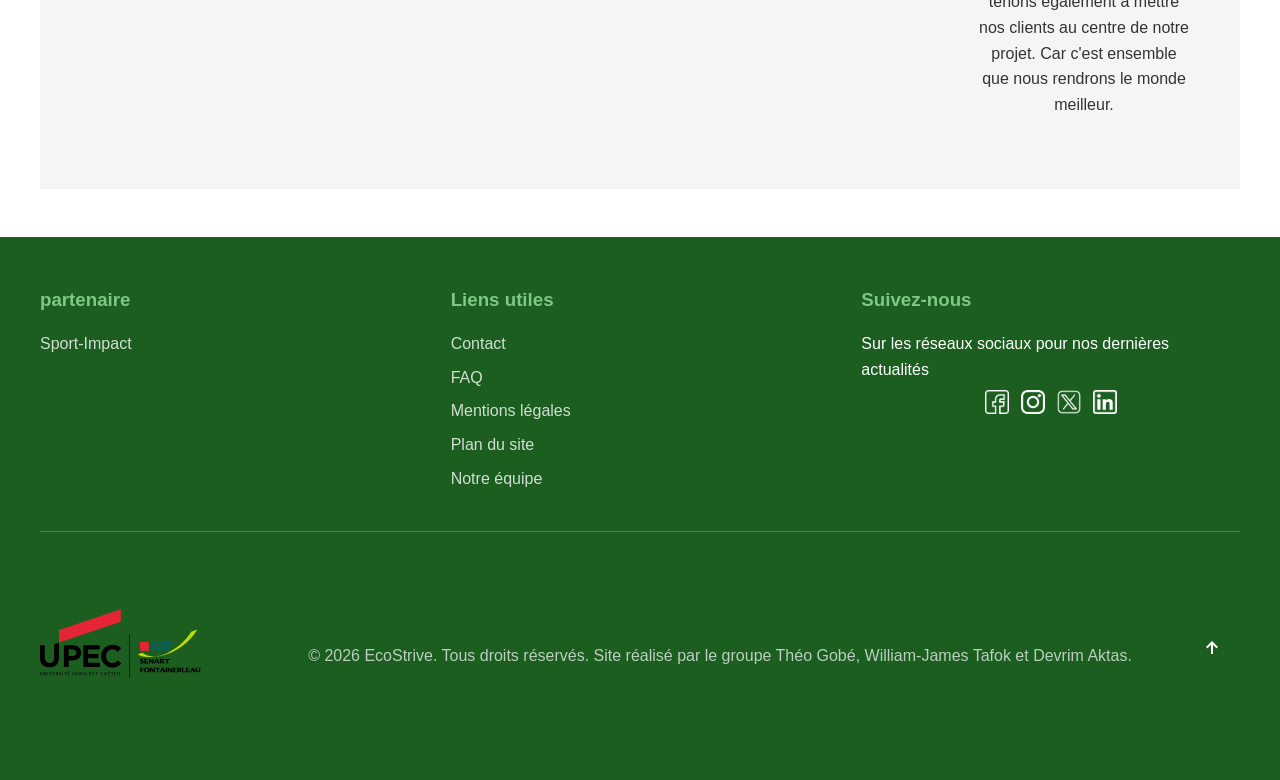
==== commit ea8ffb06: "prise en compte des remarque de la prof d'ec" ====
--- a/src/index.html
+++ b/src/index.html
@@ -21,7 +21,7 @@
                 <li><a href="#produits">Produits</a></li>
                 <li><a href="contact.html">Contact</a></li>
                 <li><a href="cv.html">Équipe</a></li>
-                <li><a href="plan-du-site.html">Plan du site</a></li>
+                <li><a href="faq.html">FAQ</a></li>
             </ul>
             <button id="bouton-mode-eco" class="bouton-eco" aria-label="Activer le mode éco-responsable">🌱</button>
             <button class="bouton-menu" aria-label="Menu mobile" aria-expanded="false">
@@ -146,7 +146,8 @@
             </div>
         </div>
         <div class="footer-bottom">
-            <p>&copy; 2025 EcoStrive. Tous droits réservés.</p>
+            <a href="https://www.iutsf.u-pec.fr/" target="_blank" id="logo-iut-link"><img src="../img/IUT_logo.svg" alt="Logo IUT de fontainebleau" id="logo-iut"></a>
+            <p>&copy; 2026 EcoStrive. Tous droits réservés. Site réalisé par le groupe Théo Gobé, William-James Tafok et Devrim Aktas.</p>
             <a href="#" class="material-symbols-outlined bouton-retour-haut" aria-label="Retour en haut de la page">arrow_upward_alt</a>
         </div>
     </footer>
--- a/src/style.css
+++ b/src/style.css
@@ -473,6 +473,11 @@
     padding: 2rem;
     margin-bottom: 3rem;
     box-shadow: 0 2px 8px rgba(0, 0, 0, 0.1);
+    position: relative;
+}
+
+.btn-print-cv {
+    margin-bottom: 1.5rem;
 }
 
 .entete-cv {
@@ -603,18 +608,35 @@
 }
 
 .footer-bottom {
-    text-align: center;
+    display: flex;
+    justify-content: space-between;
+    align-items: center;
     padding-top: 1.5rem;
     border-top: 1px solid rgba(255, 255, 255, 0.2);
     color: rgba(255, 255, 255, 0.7);
     position: relative;
+    max-width: 1200px;
+    margin: 0 auto;
+}
+
+#logo-iut-link {
+    height: 200px;
+    width: 200px;
+    flex-shrink: 0;
+}
+
+#logo-iut {
+    width: 200px;
+    height: 200px;
+}
+
+.footer-bottom p {
+    flex: 1;
+    text-align: center;
+    margin: 0;
 }
 
 .bouton-retour-haut {
-    position: absolute;
-    right: 1.5rem;
-    top: 70%;
-    transform: translateY(-30%);
     border: none;
     color: white;
     width: 40px;
@@ -627,16 +649,16 @@
     font-size: inherit;
     transition: background-color 0.2s ease, transform 0.2s ease;
     text-decoration: none;
-}
-
+    flex-shrink: 0;
+}
 
 .bouton-retour-haut:hover {
     background-color: #9AC8EB;
-    transform: translateY(-50%) scale(1.1);
+    transform: scale(1.1);
 }
 
 .bouton-retour-haut:active {
-    transform: translateY(-50%) scale(0.95);
+    transform: scale(0.95);
 }
 
 /* Liens réseaux sociaux */
@@ -840,8 +862,29 @@
         text-align: center;
     }
 
+    .footer-bottom {
+        flex-direction: column;
+        gap: 1rem;
+        align-items: center;
+    }
+
+    #logo-iut-link {
+        height: 150px;
+        width: 150px;
+    }
+
+    #logo-iut {
+        width: 150px;
+        height: 150px;
+    }
+
+    .footer-bottom p {
+        text-align: center;
+    }
+
     .bouton-retour-haut {
-        right: 1rem;
+        position: relative;
+        right: auto;
         width: 35px;
         height: 35px;
         font-size: 1.25rem;
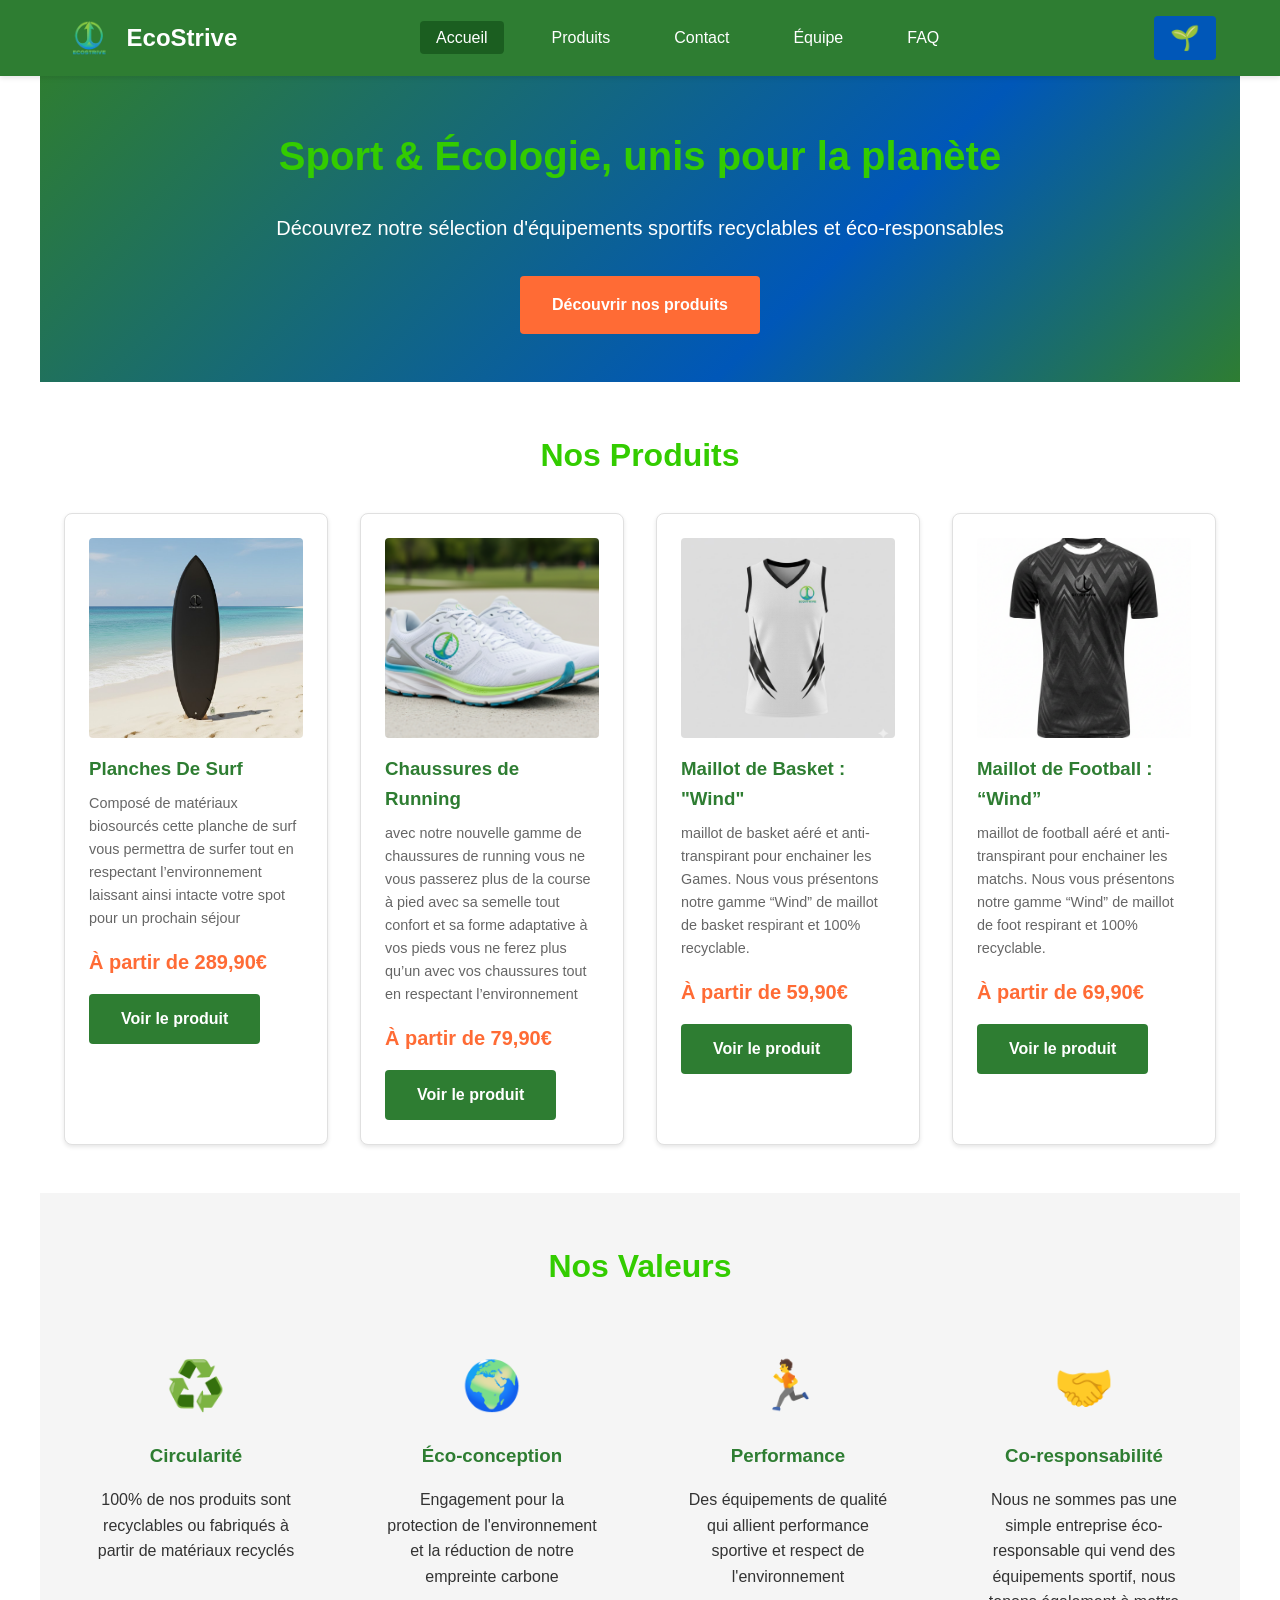
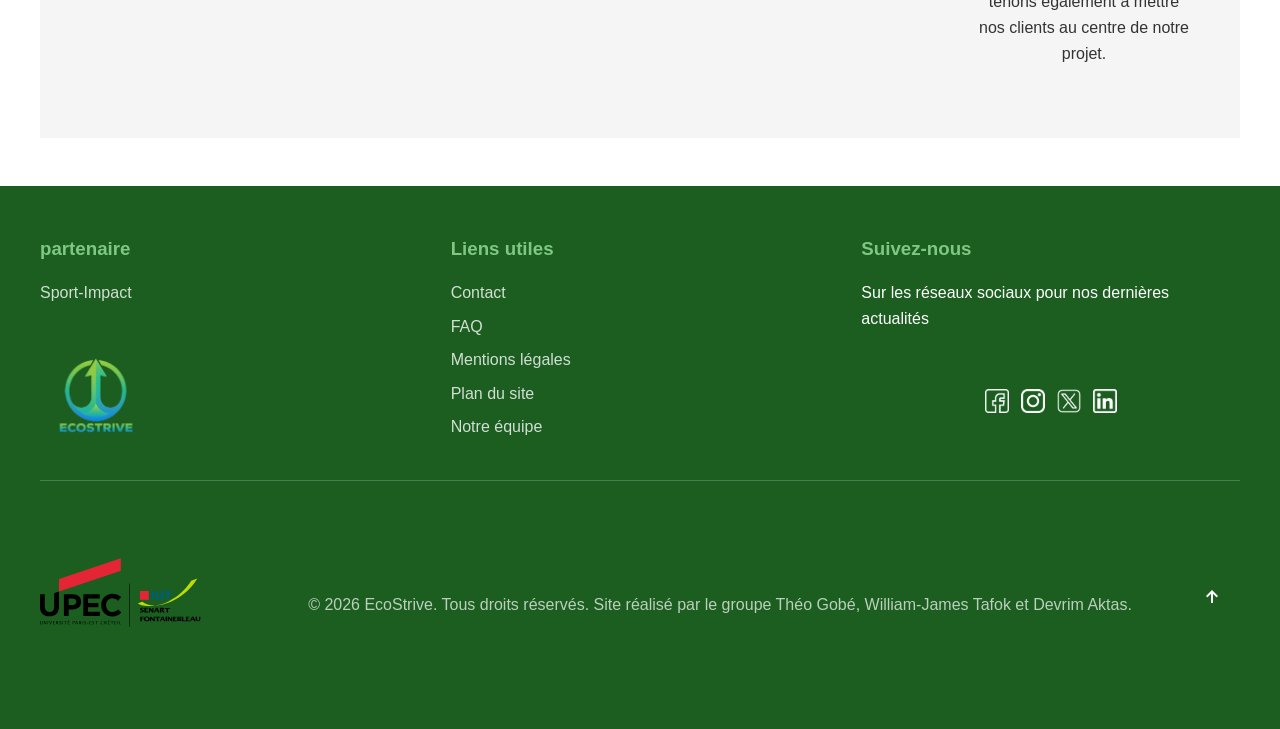
==== commit 2c9eb363: "modification de quelque bout de phrase de nos valeur et ajout de notre logo en pied de page" ====
--- a/src/index.html
+++ b/src/index.html
@@ -103,8 +103,7 @@
                     <div class="icone-valeur">🤝</div>
                     <h3>Co-responsabilité</h3>
                     <p>Nous ne sommes pas une simple entreprise éco-responsable qui vend des équipements sportif,
-                        nous tenons également à mettre nos clients au centre de notre projet.
-                        Car c'est ensemble que nous rendrons le monde meilleur.</p>
+                        nous tenons également à mettre nos clients au centre de notre projet.</p>
                 </div>
             </div>
         </section>
@@ -115,6 +114,7 @@
             <div class="footer-section">
                 <h3>partenaire</h3>
                 <a href="https://dwarves.iut-fbleau.fr/~jacksong/" target="_blank">Sport-Impact</a>
+                <img src="../img/logoSite.png" alt="Logo EcoStrive">
             </div>
             <div class="footer-section">
                 <h3>Liens utiles</h3>
--- a/src/style.css
+++ b/src/style.css
@@ -594,6 +594,12 @@
     color: #81C784;
 }
 
+.footer-section img {
+    margin-top: 50px;
+    height: 5rem;
+    width: auto;
+}
+
 .footer-section ul li {
     margin-bottom: 0.5rem;
 }
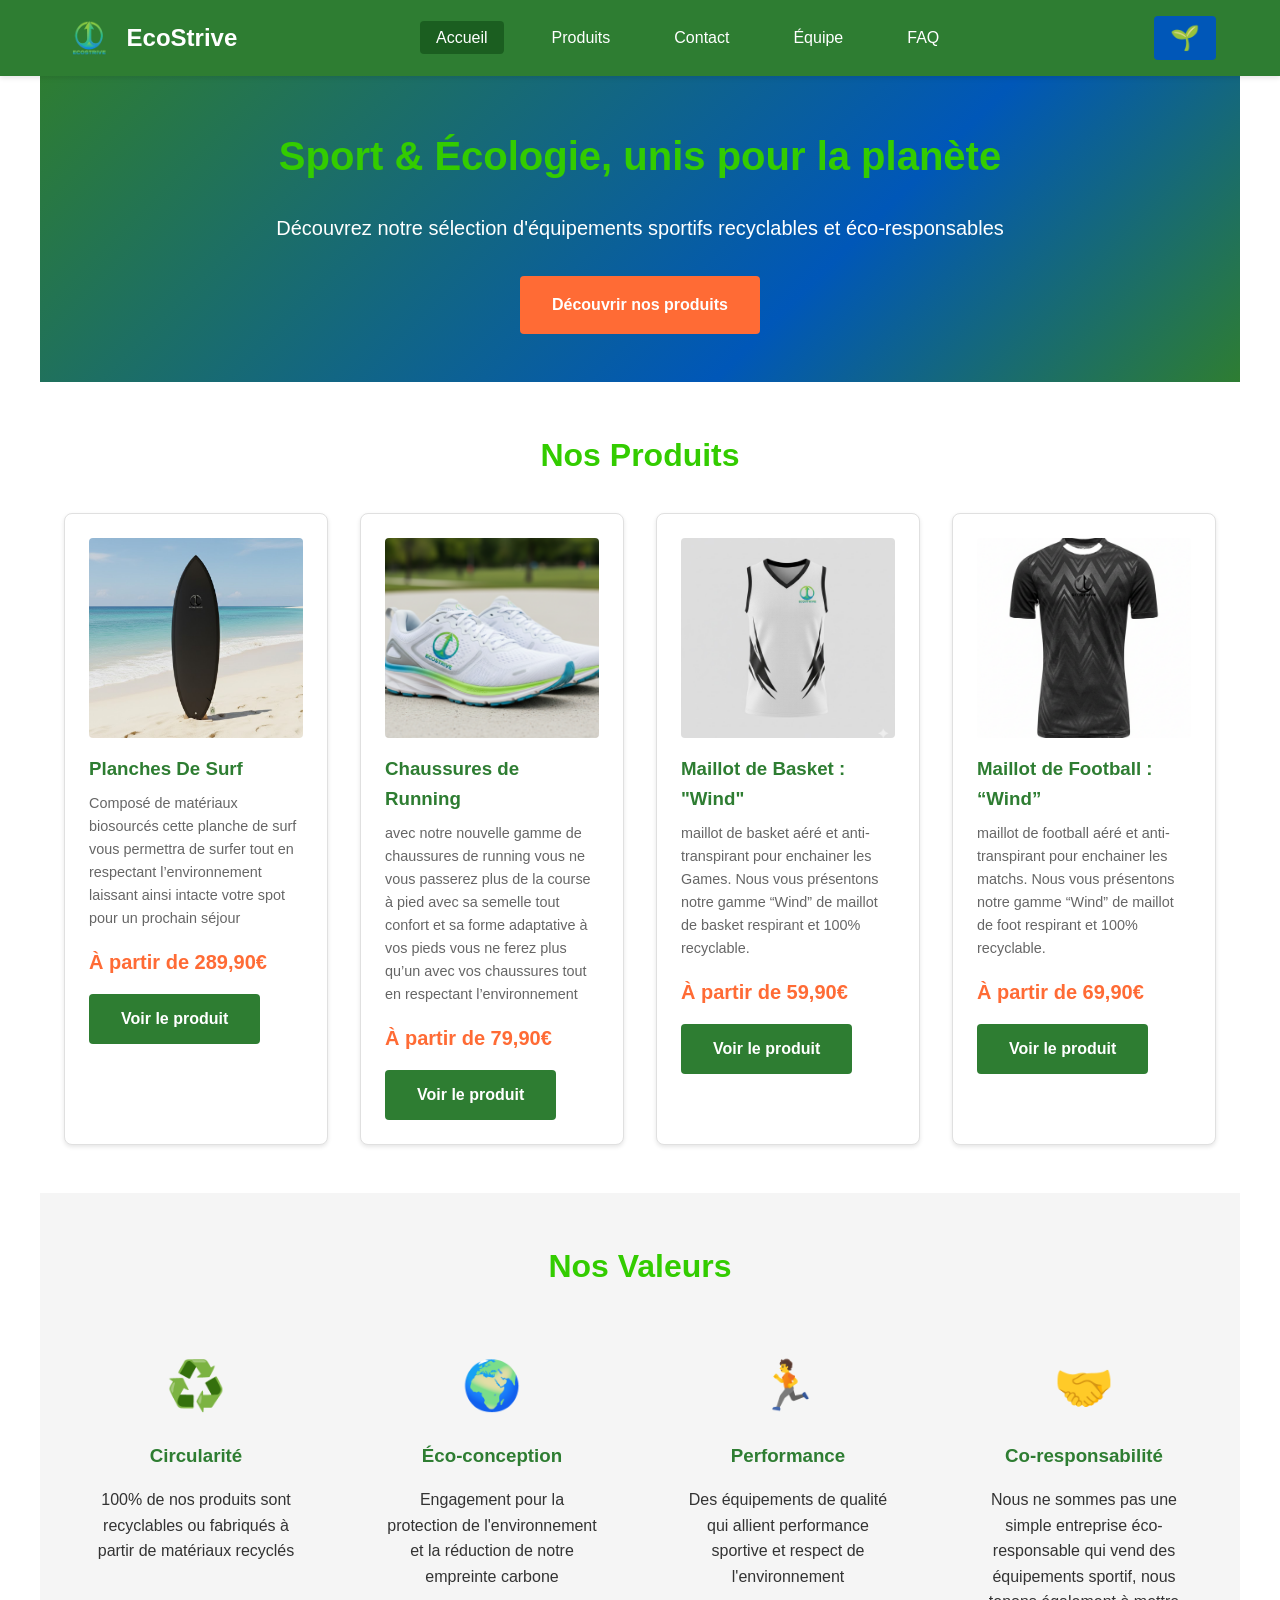
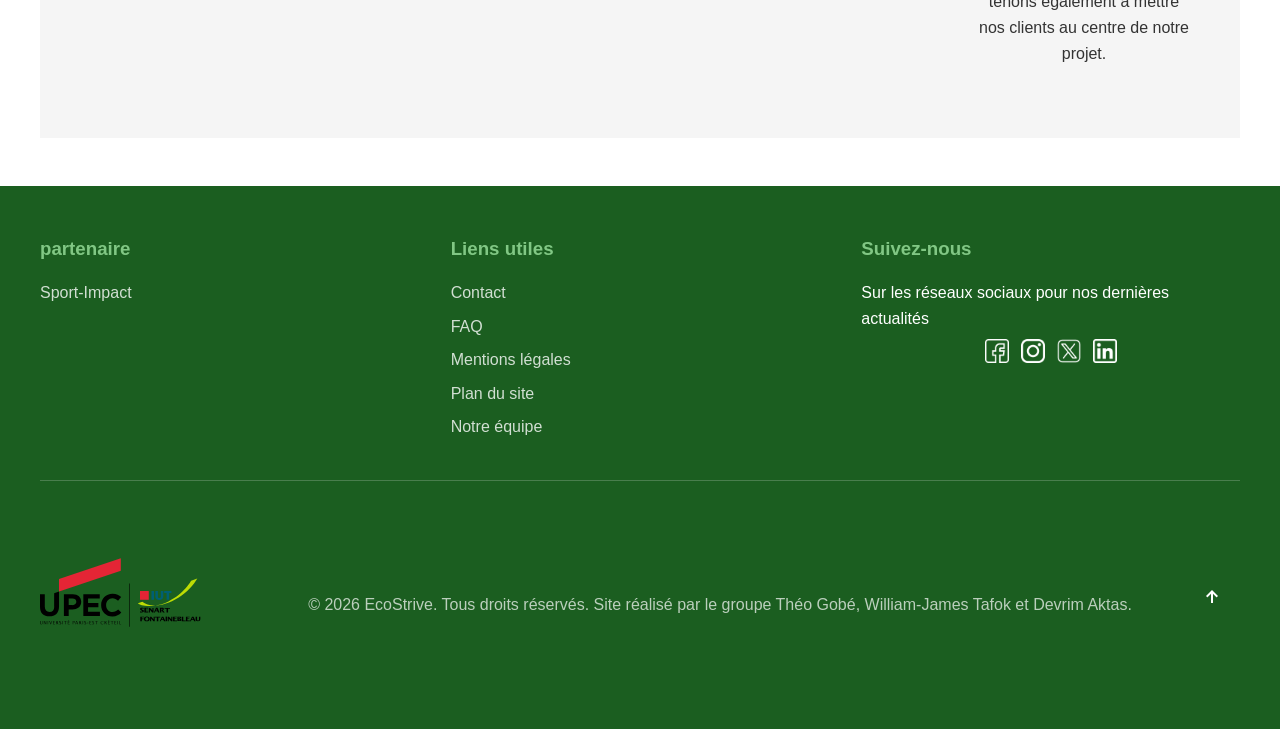
==== commit 2979838a: "finalement retraction pour le logo car sur la version mobile il s'agence pas bien, mais conservation" ====
--- a/src/index.html
+++ b/src/index.html
@@ -114,7 +114,6 @@
             <div class="footer-section">
                 <h3>partenaire</h3>
                 <a href="https://dwarves.iut-fbleau.fr/~jacksong/" target="_blank">Sport-Impact</a>
-                <img src="../img/logoSite.png" alt="Logo EcoStrive">
             </div>
             <div class="footer-section">
                 <h3>Liens utiles</h3>
--- a/src/style.css
+++ b/src/style.css
@@ -594,11 +594,7 @@
     color: #81C784;
 }
 
-.footer-section img {
-    margin-top: 50px;
-    height: 5rem;
-    width: auto;
-}
+
 
 .footer-section ul li {
     margin-bottom: 0.5rem;
